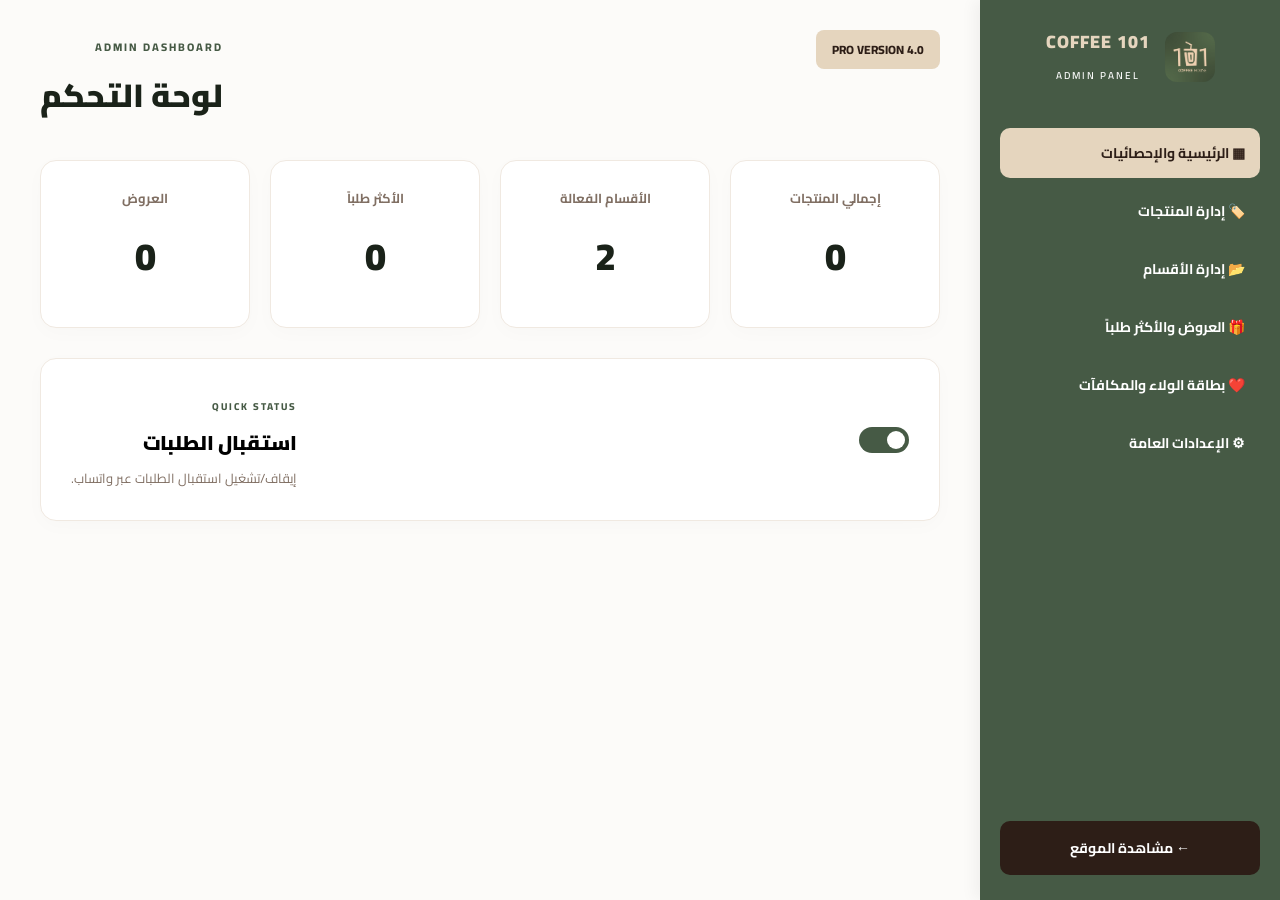
==== admin.html @ eac86b58 "Add files via upload" ====
<!DOCTYPE html>
<html lang="ar" dir="rtl">
<head>
    <meta charset="UTF-8">
    <meta name="viewport" content="width=device-width, initial-scale=1.0">
    <title>لوحة التحكم | 101 COFFEE</title>
    <link href="https://fonts.googleapis.com/css2?family=Cairo:wght@400;600;700;800;900&display=swap" rel="stylesheet">
    <style>
        :root { --green: #465a45; --green-hover: #3d4f3c; --beige: #e5d5be; --dark-brown: #2d1e17; --bg-color: #fcfbf9; --text-main: #1a2219; --text-muted: #806f63; }
        body { margin: 0; font-family: 'Cairo', sans-serif; background-color: var(--bg-color); display: flex; height: 100vh; overflow: hidden; }
        .sidebar { width: 260px; background-color: var(--green); color: #fff; display: flex; flex-direction: column; padding: 25px 20px; box-shadow: -5px 0 15px rgba(0,0,0,0.05); z-index: 10; overflow-y: auto; }
        .brand { display: flex; align-items: center; gap: 15px; margin-bottom: 40px; justify-content: center; text-align: center; }
        .brand img { width: 50px; height: 50px; border-radius: 12px; object-fit: cover; background: #fff; }
        .brand-text h2 { margin: 0; font-size: 18px; color: var(--beige); font-weight: 900; letter-spacing: 1px; }
        .brand-text span { font-size: 10px; letter-spacing: 2px; color: #fff; font-weight: 600; }
        .menu { list-style: none; padding: 0; margin: 0; flex: 1; }
        .menu li { margin-bottom: 8px; }
        .menu a { display: flex; align-items: center; gap: 12px; padding: 12px 15px; text-decoration: none; color: #fff; font-weight: 700; font-size: 14px; border-radius: 10px; transition: 0.3s; cursor: pointer; }
        .menu a.active { background-color: var(--beige); color: var(--dark-brown); }
        .menu a:hover:not(.active) { background-color: rgba(255,255,255,0.1); }
        .btn-view-site { background-color: var(--dark-brown); color: #fff; text-align: center; padding: 14px; border-radius: 10px; text-decoration: none; font-weight: 700; font-size: 14px; margin-top: 20px; transition: 0.3s; }
        .main-content { flex: 1; padding: 30px 40px; overflow-y: auto; }
        .admin-section { display: none; } .admin-section.active { display: block; animation: fadeIn 0.4s ease; }
        @keyframes fadeIn { from { opacity: 0; transform: translateY(10px); } to { opacity: 1; transform: translateY(0); } }
        .header { display: flex; justify-content: space-between; align-items: flex-start; margin-bottom: 35px; }
        .header-title { text-align: right; } .header-title span { font-size: 11px; font-weight: 800; color: var(--green); letter-spacing: 2px; }
        .header-title h1 { margin: 5px 0 0; font-size: 32px; font-weight: 900; color: var(--text-main); }
        .version-badge { background-color: var(--beige); color: var(--dark-brown); padding: 8px 16px; border-radius: 8px; font-weight: 800; font-size: 12px; }
        .stats-grid { display: grid; grid-template-columns: repeat(4, 1fr); gap: 20px; margin-bottom: 30px; }
        .stat-card { background: #fff; border: 1px solid #f0e9e1; border-radius: 16px; padding: 25px 20px; text-align: center; box-shadow: 0 5px 20px rgba(0,0,0,0.02); }
        .stat-card h3 { margin: 0; font-size: 13px; color: var(--text-muted); font-weight: 700; }
        .stat-card .num { font-size: 38px; font-weight: 900; color: var(--text-main); margin: 10px 0; display: block; }
        .panel { background: #fff; border: 1px solid #f0e9e1; border-radius: 16px; padding: 30px; margin-bottom: 25px; box-shadow: 0 5px 20px rgba(0,0,0,0.02); }
        .panel-header { margin-bottom: 25px; text-align: right; } .panel-header span { font-size: 10px; font-weight: 800; color: var(--green); letter-spacing: 2px; }
        .panel-header h2 { margin: 5px 0 10px; font-size: 20px; font-weight: 900; } .panel-header p { margin: 0; font-size: 13px; color: var(--text-muted); }
        .flex-between { display: flex; justify-content: space-between; align-items: center; }
        .switch { position: relative; display: inline-block; width: 50px; height: 26px; margin: 0; } .switch input { opacity: 0; width: 0; height: 0; }
        .slider { position: absolute; cursor: pointer; top: 0; left: 0; right: 0; bottom: 0; background-color: #ccc; transition: .4s; border-radius: 34px; }
        .slider:before { position: absolute; content: ""; height: 18px; width: 18px; left: 4px; bottom: 4px; background-color: white; transition: .4s; border-radius: 50%; }
        input:checked + .slider { background-color: var(--green); } input:checked + .slider:before { transform: translateX(24px); }
        .form-grid { display: grid; grid-template-columns: repeat(3, 1fr); gap: 15px; margin-bottom: 20px; } .form-group { text-align: right; }
        .form-group label { display: block; font-size: 13px; font-weight: 700; color: var(--text-main); margin-bottom: 8px; }
        .form-group input, .form-group select { width: 100%; padding: 12px 15px; border: 1px solid #e2d9d1; border-radius: 10px; font-family: 'Cairo'; font-size: 14px; box-sizing: border-box; outline: none; transition: 0.2s; }
        .form-group input:focus, .form-group select:focus { border-color: var(--green); }
        .checkbox-group { display: flex; gap: 20px; margin-bottom: 20px; padding: 15px; background: #fcfbf9; border-radius: 10px; border: 1px solid #f0e9e1; }
        .checkbox-group label { display: flex; align-items: center; gap: 8px; font-size: 14px; font-weight: 700; cursor: pointer; } .checkbox-group input { width: 18px; height: 18px; accent-color: var(--green); }
        .btn-submit { background-color: var(--green); color: #fff; border: none; padding: 12px 25px; border-radius: 10px; font-weight: 800; cursor: pointer; font-family: 'Cairo'; transition: 0.2s; }
        .btn-cancel { background-color: #f0e9e1; color: var(--text-main); border: none; padding: 12px 25px; border-radius: 10px; font-weight: 800; cursor: pointer; margin-right: 10px; display: none; }
        table { width: 100%; border-collapse: collapse; margin-top: 10px; } th, td { text-align: right; padding: 12px 15px; border-bottom: 1px solid #f0e9e1; font-size: 14px; }
        th { color: var(--text-muted); font-weight: 800; font-size: 12px; background: var(--bg-color); } td { font-weight: 600; color: var(--text-main); vertical-align: middle; }
        .action-btns { display: flex; gap: 5px; align-items: center; } .btn-icon { width: 30px; height: 30px; border-radius: 8px; border: 1px solid #e2d9d1; background: #fff; font-weight: bold; cursor: pointer; }
        .btn-edit { background: #e8f5e9; color: #27ae60; border: none; padding: 6px 12px; border-radius: 6px; cursor: pointer; font-family: 'Cairo'; font-weight: 700; }
        .btn-delete { background: #fef0f0; color: #d93025; border: none; padding: 6px 12px; border-radius: 6px; cursor: pointer; font-family: 'Cairo'; font-weight: 700; }
        .badge { background: #f0f7f6; color: var(--green); padding: 4px 10px; border-radius: 6px; font-size: 12px; font-weight: 800; display: inline-block; }
    </style>
</head>
<body>
    <aside class="sidebar">
        <div class="brand">
            <img src="logo.jpg" alt="Logo">
            <div class="brand-text"><h2>COFFEE 101</h2><span>ADMIN PANEL</span></div>
        </div>
        <ul class="menu">
            <li><a onclick="showSection('dashboard')" class="active" id="nav-dashboard">▦ الرئيسية والإحصائيات</a></li>
            <li><a onclick="showSection('products')" id="nav-products">🏷️ إدارة المنتجات</a></li>
            <li><a onclick="showSection('categories')" id="nav-categories">📂 إدارة الأقسام</a></li>
            <li><a onclick="showSection('offers')" id="nav-offers">🎁 العروض والأكثر طلباً</a></li>
            <li><a onclick="showSection('loyalty')" id="nav-loyalty">❤️ بطاقة الولاء والمكافآت</a></li>
            <li><a onclick="showSection('settings')" id="nav-settings">⚙ الإعدادات العامة</a></li>
        </ul>
        <a href="index.html" class="btn-view-site">← مشاهدة الموقع</a>
    </aside>

    <main class="main-content">
        <div class="header">
            <div class="version-badge">PRO VERSION 4.0</div>
            <div class="header-title"><span>ADMIN DASHBOARD</span><h1>لوحة التحكم</h1></div>
        </div>

        <div id="dashboard" class="admin-section active">
            <div class="stats-grid">
                <div class="stat-card"><h3>إجمالي المنتجات</h3><span class="num" id="stat-products">0</span></div>
                <div class="stat-card"><h3>الأقسام الفعالة</h3><span class="num" id="stat-cats">0</span></div>
                <div class="stat-card"><h3>الأكثر طلباً</h3><span class="num" id="stat-popular">0</span></div>
                <div class="stat-card"><h3>العروض</h3><span class="num" id="stat-offers">0</span></div>
            </div>
            <div class="panel flex-between">
                <label class="switch"><input type="checkbox" id="ordersToggle"><span class="slider"></span></label>
                <div class="panel-header" style="margin-bottom: 0;"><span>QUICK STATUS</span><h2 style="margin-bottom: 5px;">استقبال الطلبات</h2><p>إيقاف/تشغيل استقبال الطلبات عبر واتساب.</p></div>
            </div>
        </div>

        <div id="products" class="admin-section">
            <div class="panel">
                <div class="panel-header"><span>PRODUCTS</span><h2 id="productFormTitle">إضافة منتج جديد</h2></div>
                <form id="productForm">
                    <input type="hidden" id="prodId">
                    <div class="form-grid">
                        <div class="form-group"><label>اسم المنتج</label><input type="text" id="prodName" required></div>
                        <div class="form-group"><label>السعر (د.ع)</label><input type="number" id="prodPrice" required></div>
                        <div class="form-group"><label>القسم</label><select id="prodCategory" required></select></div>
                    </div>
                    <div class="form-grid" style="grid-template-columns: 1fr 1fr;">
                        <div class="form-group"><label>وصف المنتج</label><input type="text" id="prodDesc"></div>
                        <div class="form-group"><label>رابط الصورة</label><input type="text" id="prodImage"></div>
                    </div>
                    <div class="checkbox-group">
                        <label><input type="checkbox" id="prodSoon"> ⏳ قريباً</label>
                        <label><input type="checkbox" id="prodPop"> 🔥 الأكثر طلباً</label>
                        <label><input type="checkbox" id="prodOffer"> 🎁 عرض/خصم</label>
                    </div>
                    <div style="text-align: right;"><button type="submit" class="btn-submit" id="btnSaveProd">حفظ المنتج</button><button type="button" class="btn-cancel" id="btnCancelEdit" onclick="resetProdForm()">إلغاء التعديل</button></div>
                </form>
            </div>
            <div class="panel">
                <div class="panel-header"><span>MENU LIST</span><h2>قائمة المنتجات</h2></div>
                <div style="overflow-x: auto;">
                    <table>
                        <thead><tr><th>الصورة</th><th>الاسم</th><th>القسم</th><th>السعر</th><th>الخيارات</th><th>إجراء</th></tr></thead>
                        <tbody id="productsTableBody"></tbody>
                    </table>
                </div>
            </div>
        </div>

        <div id="categories" class="admin-section">
            <div class="panel">
                <div class="panel-header"><span>CATEGORIES</span><h2>إضافة قسم جديد</h2></div>
                <form id="addCategoryForm">
                    <div class="form-grid" style="grid-template-columns: 1fr 1fr;">
                        <div class="form-group"><label>اسم القسم</label><input type="text" id="catName" required></div>
                        <div class="form-group" style="display: flex; align-items: flex-end;"><button type="submit" class="btn-submit" style="width: 100%;">+ إضافة القسم</button></div>
                    </div>
                </form>
            </div>
            <div class="panel">
                <div class="panel-header"><span>LIST</span><h2>الأقسام الحالية</h2></div>
                <div style="overflow-x: auto;">
                    <table>
                        <thead><tr><th>الترتيب</th><th>اسم القسم</th><th>تفعيل/إيقاف</th><th>إجراء</th></tr></thead>
                        <tbody id="categoriesTable"></tbody>
                    </table>
                </div>
            </div>
        </div>

        <div id="offers" class="admin-section">
            <div class="panel flex-between" style="background:#fcfbf9;">
                <label class="switch"><input type="checkbox" id="togglePopularSec"><span class="slider"></span></label>
                <div class="panel-header" style="margin:0;"><h2>تفعيل قسم الأكثر طلباً للزبائن</h2></div>
            </div>
            <div class="panel flex-between" style="background:#fcfbf9;">
                <label class="switch"><input type="checkbox" id="toggleOffersSec"><span class="slider"></span></label>
                <div class="panel-header" style="margin:0;"><h2>تفعيل قسم العروض للزبائن</h2></div>
            </div>
            <div class="panel">
                <div class="panel-header"><span>MANAGE</span><h2>المنتجات (أكثر طلباً / عروض / قريباً)</h2></div>
                <div style="overflow-x: auto;">
                    <table>
                        <thead><tr><th>اسم المنتج</th><th>قريباً ⏳</th><th>أكثر طلباً 🔥</th><th>عروض 🎁</th></tr></thead>
                        <tbody id="quickTogglesTable"></tbody>
                    </table>
                </div>
            </div>
        </div>

        <div id="loyalty" class="admin-section">
            <div class="panel flex-between" style="background:#fcfbf9;">
                <label class="switch"><input type="checkbox" id="toggleLoyaltySec"><span class="slider"></span></label>
                <div class="panel-header" style="margin:0;"><h2>تفعيل ميزة "بطاقتك" (القلوب) للزبائن</h2></div>
            </div>
            <div class="panel">
                <div class="panel-header"><span>REWARDS</span><h2>إضافة مكافأة جديدة (مشروب مجاني)</h2></div>
                <form id="addRewardForm">
                    <div class="form-grid" style="grid-template-columns: 1fr 1fr 150px;">
                        <!-- تم التعديل لتكون قائمة منسدلة تسحب منتجات المنيو -->
                        <div class="form-group"><label>المكافأة (اختر من المنيو)</label><select id="rewardName" required></select></div>
                        <div class="form-group"><label>عدد القلوب المطلوبة</label><input type="number" id="rewardHearts" value="10" required></div>
                        <div class="form-group" style="display: flex; align-items: flex-end;"><button type="submit" class="btn-submit" style="width: 100%;">+ إضافة</button></div>
                    </div>
                </form>
            </div>
            <div class="panel">
                <div class="panel-header"><span>REWARD LIST</span><h2>المكافآت الحالية</h2></div>
                <div style="overflow-x: auto;">
                    <table>
                        <thead><tr><th>المكافأة</th><th>القلوب المطلوبة</th><th>إجراء</th></tr></thead>
                        <tbody id="rewardsTable"></tbody>
                    </table>
                </div>
            </div>
        </div>

        <div id="settings" class="admin-section">
            <div class="panel">
                <div class="panel-header"><span>GLOBAL SETTINGS</span><h2>الإعدادات العامة</h2></div>
                <form id="globalSettingsForm">
                    <div class="form-grid">
                        <div class="form-group"><label>اسم المحل (يظهر بالموقع)</label><input type="text" id="setShopName" required></div>
                        <div class="form-group"><label>رقم واتساب المحل (للطلبات)</label><input type="text" id="setWhatsapp" required></div>
                        <div class="form-group"><label>يوزر الانستغرام (بدون @)</label><input type="text" id="setInsta"></div>
                    </div>
                    <div class="form-grid">
                        <div class="form-group"><label>عنوان المحل التفصيلي</label><input type="text" id="setAddress"></div>
                        <!-- تم إضافة حقل رابط الخريطة -->
                        <div class="form-group"><label>رابط الموقع على الخريطة (Google Maps)</label><input type="url" id="setMapUrl" placeholder="https://maps.app.goo.gl/..."></div>
                    </div>
                    <hr style="border:0; border-top:1px solid #e9ddd0; margin: 30px 0;">
                    <div class="panel-header"><span>ROOM SETTINGS</span><h2>إعدادات غرفة الاجتماعات</h2></div>
                    <div class="form-grid">
                        <div class="form-group"><label>سعر حجز الغرفة (د.ع)</label><input type="number" id="setRoomPrice"></div>
                        <div class="form-group"><label>رقم واتساب مخصص للغرفة (اختياري)</label><input type="text" id="setRoomWhatsapp" placeholder="يستخدم العام إذا تُرك فارغاً"></div>
                    </div>
                    <div style="text-align: right;"><button type="submit" class="btn-submit">حفظ الإعدادات بالكامل</button></div>
                </form>
            </div>
        </div>

    </main>

    <script>
        const load = (k, fallback) => { try { const v=localStorage.getItem("coffee101_"+k); return v?JSON.parse(v):fallback } catch(e){return fallback} };
        const save = (k,v) => localStorage.setItem("coffee101_"+k,JSON.stringify(v));

        let products = load("products", []);
        let categoriesDB = load("categoriesDB", [{id:"c1", name: "قهوة ساخنة", active: true}, {id:"c2", name: "مشروبات باردة", active: true}]);
        let ordersOpen = load("ordersOpen", true);
        let rewardsDB = load("rewardsDB", []);
        let settings = load("settings", { shopName: "101 COFFEE", whatsapp: "9647800000000", roomWhatsapp: "", instagram: "101coffee", mapUrl: "", address: "النجف الأشرف", roomPrice: 10000, enablePopular: true, enableOffers: true, enableLoyalty: true });

        function showSection(sectionId) {
            document.querySelectorAll('.admin-section').forEach(sec => sec.classList.remove('active'));
            document.querySelectorAll('.menu a').forEach(link => link.classList.remove('active'));
            document.getElementById(sectionId).classList.add('active');
            document.getElementById('nav-' + sectionId).classList.add('active');
            refreshAdminData();
        }

        function refreshAdminData() {
            if(document.getElementById('stat-products')) {
                document.getElementById('stat-products').innerText = products.length;
                document.getElementById('stat-cats').innerText = categoriesDB.filter(c=>c.active).length;
                document.getElementById('stat-popular').innerText = products.filter(p=>p.popular).length;
                document.getElementById('stat-offers').innerText = products.filter(p=>p.offer).length;
            }

            document.getElementById('ordersToggle').checked = ordersOpen;
            document.getElementById('togglePopularSec').checked = settings.enablePopular;
            document.getElementById('toggleOffersSec').checked = settings.enableOffers;
            document.getElementById('toggleLoyaltySec').checked = settings.enableLoyalty;

            document.getElementById('ordersToggle').onchange = (e) => { ordersOpen = e.target.checked; save("ordersOpen", ordersOpen); };
            document.getElementById('togglePopularSec').onchange = (e) => { settings.enablePopular = e.target.checked; save("settings", settings); };
            document.getElementById('toggleOffersSec').onchange = (e) => { settings.enableOffers = e.target.checked; save("settings", settings); };
            document.getElementById('toggleLoyaltySec').onchange = (e) => { settings.enableLoyalty = e.target.checked; save("settings", settings); };

            const catSelect = document.getElementById('prodCategory');
            if(catSelect) catSelect.innerHTML = categoriesDB.map(c => `<option value="${c.name}">${c.name}</option>`).join('');
            
            // سحب المنتجات لداخل قائمة المكافآت المنسدلة
            const rewardSelect = document.getElementById('rewardName');
            if (rewardSelect) {
                rewardSelect.innerHTML = products.length > 0 
                    ? products.map(p => `<option value="${p.name}">${p.name}</option>`).join('')
                    : `<option value="" disabled selected>لا توجد منتجات، أضف منتج أولاً</option>`;
            }

            document.getElementById('categoriesTable').innerHTML = categoriesDB.map((c, i) => `<tr><td class="action-btns"><button class="btn-icon" onclick="moveCat(${i},-1)" ${i===0?'disabled':''}>↑</button><button class="btn-icon" onclick="moveCat(${i},1)" ${i===categoriesDB.length-1?'disabled':''}>↓</button></td><td>${c.name}</td><td><label class="switch"><input type="checkbox" ${c.active?'checked':''} onchange="toggleCatActive(${i})"><span class="slider"></span></label></td><td><button class="btn-delete" onclick="deleteCat('${c.id}')">حذف</button></td></tr>`).join('');
            document.getElementById('productsTableBody').innerHTML = products.map((p, i) => `<tr><td>${p.image?`<img src="${p.image}" style="width:40px;height:40px;border-radius:8px;object-fit:cover;">`:'☕'}</td><td>${p.name}</td><td><span class="badge">${p.category}</span></td><td>${p.price}</td><td>${p.comingSoon?'<span class="badge" style="background:#fff3e0;color:#e65100;">قريباً</span>':''}${p.popular?'<span class="badge" style="background:#ffebee;color:#c62828;">شائع</span>':''}${p.offer?'<span class="badge" style="background:#e8f5e9;color:#27ae60;">عرض</span>':''}</td><td class="action-btns"><button class="btn-edit" onclick="editProd(${p.id})">تعديل</button><button class="btn-delete" onclick="deleteProd(${p.id})">حذف</button></td></tr>`).join('');
            document.getElementById('quickTogglesTable').innerHTML = products.map((p, i) => `<tr><td>${p.name} <br><small style="color:gray">${p.category}</small></td><td><label class="switch"><input type="checkbox" ${p.comingSoon?'checked':''} onchange="toggleProdProp(${i},'comingSoon')"><span class="slider"></span></label></td><td><label class="switch"><input type="checkbox" ${p.popular?'checked':''} onchange="toggleProdProp(${i},'popular')"><span class="slider"></span></label></td><td><label class="switch"><input type="checkbox" ${p.offer?'checked':''} onchange="toggleProdProp(${i},'offer')"><span class="slider"></span></label></td></tr>`).join('');
            document.getElementById('rewardsTable').innerHTML = rewardsDB.map((r, i) => `<tr><td>${r.name}</td><td>${r.hearts}</td><td><button class="btn-delete" onclick="deleteReward(${r.id})">حذف</button></td></tr>`).join('');

            document.getElementById('setShopName').value = settings.shopName || "";
            document.getElementById('setWhatsapp').value = settings.whatsapp || "";
            document.getElementById('setInsta').value = settings.instagram || "";
            document.getElementById('setMapUrl').value = settings.mapUrl || "";
            document.getElementById('setAddress').value = settings.address || "";
            document.getElementById('setRoomPrice').value = settings.roomPrice || "";
            document.getElementById('setRoomWhatsapp').value = settings.roomWhatsapp || "";
        }

        document.getElementById('addCategoryForm')?.addEventListener('submit', (e) => { e.preventDefault(); categoriesDB.push({ id: 'cat_'+Date.now(), name: document.getElementById('catName').value, active: true }); save("categoriesDB", categoriesDB); e.target.reset(); refreshAdminData(); });
        window.deleteCat = function(id) { if(confirm("حذف القسم؟")) { categoriesDB = categoriesDB.filter(c => c.id !== id); save("categoriesDB", categoriesDB); refreshAdminData(); } };
        window.toggleCatActive = function(index) { categoriesDB[index].active = !categoriesDB[index].active; save("categoriesDB", categoriesDB); refreshAdminData(); };
        window.moveCat = function(i, d) { const temp=categoriesDB[i]; categoriesDB[i]=categoriesDB[i+d]; categoriesDB[i+d]=temp; save("categoriesDB", categoriesDB); refreshAdminData(); };

        document.getElementById('productForm')?.addEventListener('submit', (e) => {
            e.preventDefault(); const idToEdit = document.getElementById('prodId').value;
            const data = { name: document.getElementById('prodName').value, price: Number(document.getElementById('prodPrice').value), category: document.getElementById('prodCategory').value, description: document.getElementById('prodDesc').value, image: document.getElementById('prodImage').value, comingSoon: document.getElementById('prodSoon').checked, popular: document.getElementById('prodPop').checked, offer: document.getElementById('prodOffer').checked };
            if(idToEdit) { const idx = products.findIndex(p => p.id == idToEdit); if(idx>-1) products[idx] = {...products[idx], ...data}; } 
            else { data.id = Date.now(); products.push(data); }
            save("products", products); resetProdForm(); refreshAdminData(); alert("تم الحفظ بنجاح!");
        });
        window.editProd = function(id) {
            const p = products.find(x => x.id == id); if(!p) return;
            document.getElementById('prodId').value = p.id; document.getElementById('prodName').value = p.name; document.getElementById('prodPrice').value = p.price; document.getElementById('prodCategory').value = p.category; document.getElementById('prodDesc').value = p.description||""; document.getElementById('prodImage').value = p.image||""; document.getElementById('prodSoon').checked = !!p.comingSoon; document.getElementById('prodPop').checked = !!p.popular; document.getElementById('prodOffer').checked = !!p.offer;
            document.getElementById('productFormTitle').innerText = "تعديل المنتج"; document.getElementById('btnSaveProd').innerText = "حفظ التعديلات"; document.getElementById('btnCancelEdit').style.display = "inline-block"; document.querySelector('.main-content').scrollTo({top:0});
        };
        window.resetProdForm = function() { document.getElementById('productForm').reset(); document.getElementById('prodId').value = ""; document.getElementById('productFormTitle').innerText = "إضافة منتج"; document.getElementById('btnSaveProd').innerText = "حفظ"; document.getElementById('btnCancelEdit').style.display = "none"; };
        window.deleteProd = function(id) { if(confirm("حذف المنتج؟")) { products = products.filter(p => p.id !== id); save("products", products); refreshAdminData(); } };
        window.toggleProdProp = function(i, prop) { products[i][prop] = !products[i][prop]; save("products", products); refreshAdminData(); };

        document.getElementById('addRewardForm')?.addEventListener('submit', (e) => { e.preventDefault(); rewardsDB.push({ id: Date.now(), name: document.getElementById('rewardName').value, hearts: Number(document.getElementById('rewardHearts').value) }); save("rewardsDB", rewardsDB); e.target.reset(); refreshAdminData(); });
        window.deleteReward = function(id) { if(confirm("حذف المكافأة؟")) { rewardsDB = rewardsDB.filter(r => r.id !== id); save("rewardsDB", rewardsDB); refreshAdminData(); } };

        document.getElementById('globalSettingsForm')?.addEventListener('submit', (e) => {
            e.preventDefault();
            settings.shopName = document.getElementById('setShopName').value;
            settings.whatsapp = document.getElementById('setWhatsapp').value;
            settings.instagram = document.getElementById('setInsta').value;
            settings.mapUrl = document.getElementById('setMapUrl').value;
            settings.address = document.getElementById('setAddress').value;
            settings.roomPrice = document.getElementById('setRoomPrice').value;
            settings.roomWhatsapp = document.getElementById('setRoomWhatsapp').value;
            save("settings", settings);
            alert("تم حفظ الإعدادات بنجاح. ستنعكس فوراً على موقع الزبون!");
        });

        document.addEventListener("DOMContentLoaded", refreshAdminData);
    </script>
</body>
</html>
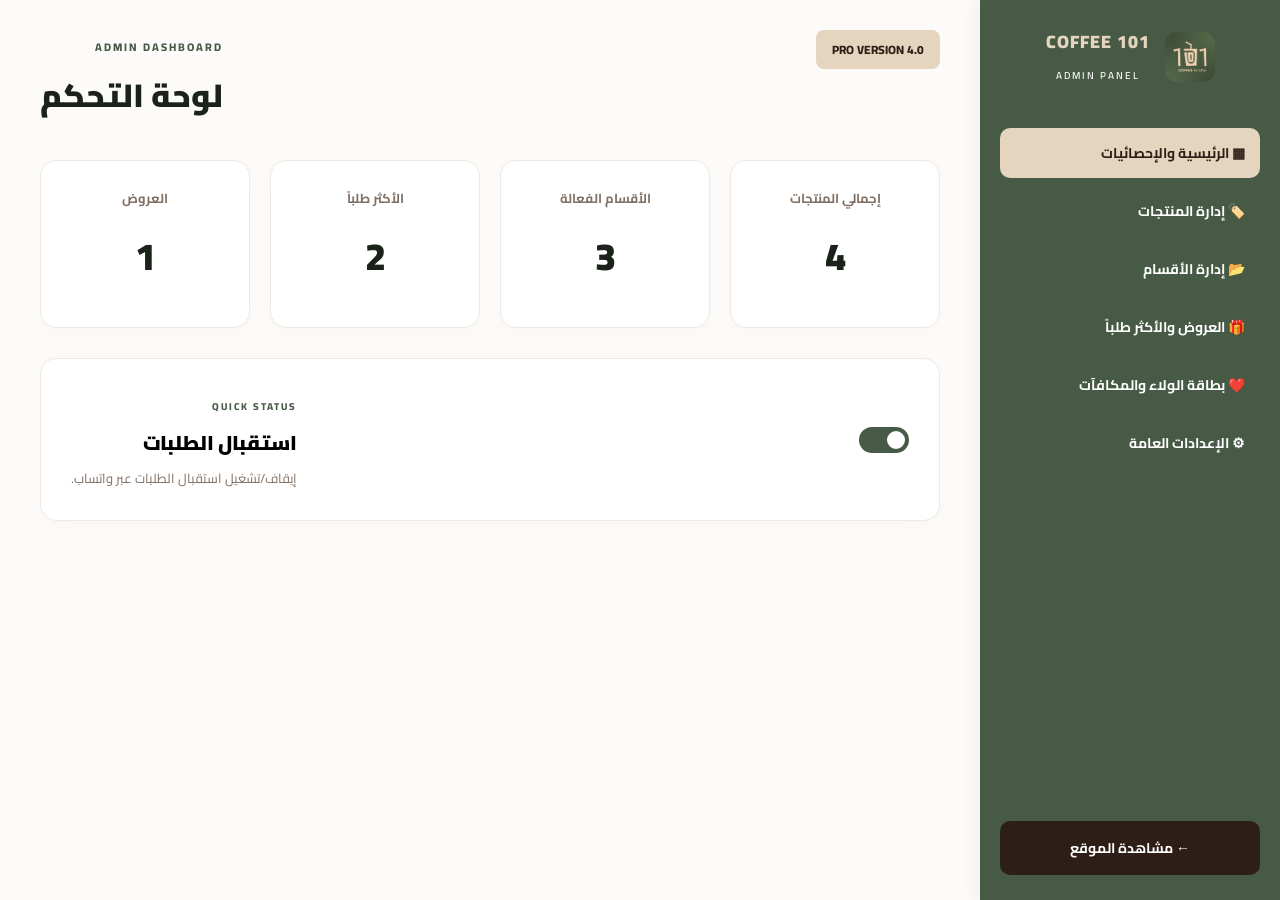
==== commit 1de4a173: "Update admin.html" ====
--- a/admin.html
+++ b/admin.html
@@ -151,172 +151,232 @@
             </div>
             <div class="panel flex-between" style="background:#fcfbf9;">
                 <label class="switch"><input type="checkbox" id="toggleOffersSec"><span class="slider"></span></label>
-                <div class="panel-header" style="margin:0;"><h2>تفعيل قسم العروض للزبائن</h2></div>
-            </div>
-            <div class="panel">
-                <div class="panel-header"><span>MANAGE</span><h2>المنتجات (أكثر طلباً / عروض / قريباً)</h2></div>
-                <div style="overflow-x: auto;">
-                    <table>
-                        <thead><tr><th>اسم المنتج</th><th>قريباً ⏳</th><th>أكثر طلباً 🔥</th><th>عروض 🎁</th></tr></thead>
-                        <tbody id="quickTogglesTable"></tbody>
-                    </table>
-                </div>
+                <div class="panel-header" style="margin:0;"><h2>تفعيل قسم العروض والخصومات للزبائن</h2></div>
+            </div>
+            <div class="panel">
+                <div class="panel-header"><h2>الأكثر طلباً 🔥</h2></div>
+                <div style="display:flex; flex-wrap:wrap; gap:10px;" id="adminPopularList"></div>
+            </div>
+            <div class="panel">
+                <div class="panel-header"><h2>العروض 🎁</h2></div>
+                <div style="display:flex; flex-wrap:wrap; gap:10px;" id="adminOffersList"></div>
             </div>
         </div>
 
         <div id="loyalty" class="admin-section">
             <div class="panel flex-between" style="background:#fcfbf9;">
-                <label class="switch"><input type="checkbox" id="toggleLoyaltySec"><span class="slider"></span></label>
-                <div class="panel-header" style="margin:0;"><h2>تفعيل ميزة "بطاقتك" (القلوب) للزبائن</h2></div>
-            </div>
-            <div class="panel">
-                <div class="panel-header"><span>REWARDS</span><h2>إضافة مكافأة جديدة (مشروب مجاني)</h2></div>
-                <form id="addRewardForm">
-                    <div class="form-grid" style="grid-template-columns: 1fr 1fr 150px;">
-                        <!-- تم التعديل لتكون قائمة منسدلة تسحب منتجات المنيو -->
-                        <div class="form-group"><label>المكافأة (اختر من المنيو)</label><select id="rewardName" required></select></div>
-                        <div class="form-group"><label>عدد القلوب المطلوبة</label><input type="number" id="rewardHearts" value="10" required></div>
-                        <div class="form-group" style="display: flex; align-items: flex-end;"><button type="submit" class="btn-submit" style="width: 100%;">+ إضافة</button></div>
+                <label class="switch"><input type="checkbox" id="toggleLoyalty"><span class="slider"></span></label>
+                <div class="panel-header" style="margin:0;"><span>LOYALTY PROGRAM</span><h2 style="margin:5px 0;">تفعيل بطاقة الولاء (القلوب)</h2></div>
+            </div>
+            <div class="panel">
+                <div class="panel-header"><h2>إضافة مكافأة جديدة</h2></div>
+                <form id="rewardForm">
+                    <div class="form-grid">
+                        <div class="form-group"><label>اسم المكافأة</label><input type="text" id="rewardName" required></div>
+                        <div class="form-group"><label>عدد القلوب المطلوبة</label><input type="number" id="rewardHearts" required min="1"></div>
+                        <div class="form-group" style="display: flex; align-items: flex-end;"><button type="submit" class="btn-submit" style="width: 100%;">+ إضافة مكافأة</button></div>
                     </div>
                 </form>
             </div>
             <div class="panel">
-                <div class="panel-header"><span>REWARD LIST</span><h2>المكافآت الحالية</h2></div>
-                <div style="overflow-x: auto;">
-                    <table>
-                        <thead><tr><th>المكافأة</th><th>القلوب المطلوبة</th><th>إجراء</th></tr></thead>
-                        <tbody id="rewardsTable"></tbody>
-                    </table>
-                </div>
+                <div class="panel-header"><h2>المكافآت الحالية</h2></div>
+                <table>
+                    <thead><tr><th>المكافأة</th><th>القلوب</th><th>إجراء</th></tr></thead>
+                    <tbody id="rewardsTable"></tbody>
+                </table>
             </div>
         </div>
 
         <div id="settings" class="admin-section">
             <div class="panel">
-                <div class="panel-header"><span>GLOBAL SETTINGS</span><h2>الإعدادات العامة</h2></div>
-                <form id="globalSettingsForm">
-                    <div class="form-grid">
-                        <div class="form-group"><label>اسم المحل (يظهر بالموقع)</label><input type="text" id="setShopName" required></div>
-                        <div class="form-group"><label>رقم واتساب المحل (للطلبات)</label><input type="text" id="setWhatsapp" required></div>
-                        <div class="form-group"><label>يوزر الانستغرام (بدون @)</label><input type="text" id="setInsta"></div>
-                    </div>
-                    <div class="form-grid">
-                        <div class="form-group"><label>عنوان المحل التفصيلي</label><input type="text" id="setAddress"></div>
-                        <!-- تم إضافة حقل رابط الخريطة -->
-                        <div class="form-group"><label>رابط الموقع على الخريطة (Google Maps)</label><input type="url" id="setMapUrl" placeholder="https://maps.app.goo.gl/..."></div>
-                    </div>
-                    <hr style="border:0; border-top:1px solid #e9ddd0; margin: 30px 0;">
-                    <div class="panel-header"><span>ROOM SETTINGS</span><h2>إعدادات غرفة الاجتماعات</h2></div>
-                    <div class="form-grid">
-                        <div class="form-group"><label>سعر حجز الغرفة (د.ع)</label><input type="number" id="setRoomPrice"></div>
-                        <div class="form-group"><label>رقم واتساب مخصص للغرفة (اختياري)</label><input type="text" id="setRoomWhatsapp" placeholder="يستخدم العام إذا تُرك فارغاً"></div>
-                    </div>
-                    <div style="text-align: right;"><button type="submit" class="btn-submit">حفظ الإعدادات بالكامل</button></div>
-                </form>
-            </div>
-        </div>
-
+                <div class="panel-header"><span>STORE INFO</span><h2>إعدادات المتجر الأساسية</h2></div>
+                <div class="form-grid">
+                    <div class="form-group"><label>اسم المتجر</label><input type="text" id="sShopName"></div>
+                    <div class="form-group"><label>العنوان</label><input type="text" id="sAddress"></div>
+                    <div class="form-group"><label>سعر حجز الغرفة (د.ع)</label><input type="number" id="sRoomPrice"></div>
+                </div>
+            </div>
+            <div class="panel">
+                <div class="panel-header"><span>CONTACT & SOCIAL</span><h2>روابط التواصل والحجوزات</h2></div>
+                <div class="form-grid" style="grid-template-columns: 1fr 1fr;">
+                    <div class="form-group"><label>رقم واتساب للطلبات</label><input type="text" id="sWhatsapp" placeholder="9647800000000"></div>
+                    <div class="form-group"><label>رقم واتساب لحجز الغرفة (اختياري)</label><input type="text" id="sRoomWhatsapp" placeholder="اذا فارغ سيتم استخدام رقم الطلبات"></div>
+                </div>
+                <div class="form-grid" style="grid-template-columns: 1fr 1fr;">
+                    <div class="form-group"><label>يوزر الانستكرام (بدون @)</label><input type="text" id="sInstagram"></div>
+                    <div class="form-group"><label>رابط الموقع على الخريطة (Google Maps)</label><input type="text" id="sMapUrl"></div>
+                </div>
+                <div style="text-align: left;"><button class="btn-submit" onclick="saveSettings()">حفظ الإعدادات بالكامل</button></div>
+            </div>
+        </div>
     </main>
 
     <script>
-        const load = (k, fallback) => { try { const v=localStorage.getItem("coffee101_"+k); return v?JSON.parse(v):fallback } catch(e){return fallback} };
-        const save = (k,v) => localStorage.setItem("coffee101_"+k,JSON.stringify(v));
-
-        let products = load("products", []);
-        let categoriesDB = load("categoriesDB", [{id:"c1", name: "قهوة ساخنة", active: true}, {id:"c2", name: "مشروبات باردة", active: true}]);
+        const load = (k, f) => { try{let v=localStorage.getItem("coffee101_"+k); return v?JSON.parse(v):f;}catch(e){return f;} };
+        const save = (k, v) => localStorage.setItem("coffee101_"+k, JSON.stringify(v));
+
+        const defaultProducts = [
+            { id: 1, name: "اسبريسو", price: 3500, category: "قهوة ساخنة", description: "قهوة مركزة وغنية", image: "https://images.unsplash.com/photo-1510115565531-df2400b1a03e?w=500&q=80", popular: true },
+            { id: 2, name: "ايس لاتيه", price: 4500, category: "مشروبات باردة", description: "حليب بارد مع قهوة وثلج", image: "https://images.unsplash.com/photo-1517701604599-bb29b565090c?w=500&q=80", offer: true },
+            { id: 3, name: "كابتشينو", price: 4000, category: "قهوة ساخنة", description: "رغوة غنية مع قهوة", image: "https://images.unsplash.com/photo-1534687941688-1b22e1189c47?w=500&q=80" },
+            { id: 4, name: "موهيتو فراولة", price: 3000, category: "مشروبات باردة", description: "منعش ولذيذ", image: "https://images.unsplash.com/photo-1556679343-c7306c1976bc?w=500&q=80", popular: true }
+        ];
+
+        let products = load("products", defaultProducts);
+        let categories = load("categoriesDB", [{id:"c1", name: "قهوة ساخنة", active: true}, {id:"c2", name: "مشروبات باردة", active: true}, {id:"c3", name: "حلويات", active: true}]);
+        let settings = load("settings", { shopName: "101 COFFEE", whatsapp: "9647800000000", roomWhatsapp: "", instagram: "101coffee", mapUrl: "", address: "النجف الأشرف", roomPrice: 10000, enablePopular: true, enableOffers: true, enableLoyalty: true });
         let ordersOpen = load("ordersOpen", true);
-        let rewardsDB = load("rewardsDB", []);
-        let settings = load("settings", { shopName: "101 COFFEE", whatsapp: "9647800000000", roomWhatsapp: "", instagram: "101coffee", mapUrl: "", address: "النجف الأشرف", roomPrice: 10000, enablePopular: true, enableOffers: true, enableLoyalty: true });
-
-        function showSection(sectionId) {
-            document.querySelectorAll('.admin-section').forEach(sec => sec.classList.remove('active'));
-            document.querySelectorAll('.menu a').forEach(link => link.classList.remove('active'));
-            document.getElementById(sectionId).classList.add('active');
-            document.getElementById('nav-' + sectionId).classList.add('active');
-            refreshAdminData();
-        }
-
-        function refreshAdminData() {
-            if(document.getElementById('stat-products')) {
-                document.getElementById('stat-products').innerText = products.length;
-                document.getElementById('stat-cats').innerText = categoriesDB.filter(c=>c.active).length;
-                document.getElementById('stat-popular').innerText = products.filter(p=>p.popular).length;
-                document.getElementById('stat-offers').innerText = products.filter(p=>p.offer).length;
-            }
-
+        let rewardsDB = load("rewardsDB", [{id:"r1", name: "مشروب ساخن مجاني", hearts: 10}]);
+
+        const money = n => new Intl.NumberFormat("ar-IQ").format(n);
+        function showSection(id){
+            document.querySelectorAll('.admin-section').forEach(s => s.classList.remove('active'));
+            document.querySelectorAll('.menu a').forEach(a => a.classList.remove('active'));
+            document.getElementById(id).classList.add('active');
+            document.getElementById('nav-'+id).classList.add('active');
+        }
+
+        function init(){
+            updateStats();
             document.getElementById('ordersToggle').checked = ordersOpen;
+            document.getElementById('ordersToggle').onchange = e => { ordersOpen = e.target.checked; save("ordersOpen", ordersOpen); };
+            
             document.getElementById('togglePopularSec').checked = settings.enablePopular;
+            document.getElementById('togglePopularSec').onchange = e => { settings.enablePopular = e.target.checked; save("settings", settings); };
             document.getElementById('toggleOffersSec').checked = settings.enableOffers;
-            document.getElementById('toggleLoyaltySec').checked = settings.enableLoyalty;
-
-            document.getElementById('ordersToggle').onchange = (e) => { ordersOpen = e.target.checked; save("ordersOpen", ordersOpen); };
-            document.getElementById('togglePopularSec').onchange = (e) => { settings.enablePopular = e.target.checked; save("settings", settings); };
-            document.getElementById('toggleOffersSec').onchange = (e) => { settings.enableOffers = e.target.checked; save("settings", settings); };
-            document.getElementById('toggleLoyaltySec').onchange = (e) => { settings.enableLoyalty = e.target.checked; save("settings", settings); };
-
-            const catSelect = document.getElementById('prodCategory');
-            if(catSelect) catSelect.innerHTML = categoriesDB.map(c => `<option value="${c.name}">${c.name}</option>`).join('');
+            document.getElementById('toggleOffersSec').onchange = e => { settings.enableOffers = e.target.checked; save("settings", settings); };
+            document.getElementById('toggleLoyalty').checked = settings.enableLoyalty;
+            document.getElementById('toggleLoyalty').onchange = e => { settings.enableLoyalty = e.target.checked; save("settings", settings); };
+
+            renderCategoriesAdmin(); renderCatSelects();
+            renderProductsAdmin();
+            renderLoyaltyAdmin();
             
-            // سحب المنتجات لداخل قائمة المكافآت المنسدلة
-            const rewardSelect = document.getElementById('rewardName');
-            if (rewardSelect) {
-                rewardSelect.innerHTML = products.length > 0 
-                    ? products.map(p => `<option value="${p.name}">${p.name}</option>`).join('')
-                    : `<option value="" disabled selected>لا توجد منتجات، أضف منتج أولاً</option>`;
-            }
-
-            document.getElementById('categoriesTable').innerHTML = categoriesDB.map((c, i) => `<tr><td class="action-btns"><button class="btn-icon" onclick="moveCat(${i},-1)" ${i===0?'disabled':''}>↑</button><button class="btn-icon" onclick="moveCat(${i},1)" ${i===categoriesDB.length-1?'disabled':''}>↓</button></td><td>${c.name}</td><td><label class="switch"><input type="checkbox" ${c.active?'checked':''} onchange="toggleCatActive(${i})"><span class="slider"></span></label></td><td><button class="btn-delete" onclick="deleteCat('${c.id}')">حذف</button></td></tr>`).join('');
-            document.getElementById('productsTableBody').innerHTML = products.map((p, i) => `<tr><td>${p.image?`<img src="${p.image}" style="width:40px;height:40px;border-radius:8px;object-fit:cover;">`:'☕'}</td><td>${p.name}</td><td><span class="badge">${p.category}</span></td><td>${p.price}</td><td>${p.comingSoon?'<span class="badge" style="background:#fff3e0;color:#e65100;">قريباً</span>':''}${p.popular?'<span class="badge" style="background:#ffebee;color:#c62828;">شائع</span>':''}${p.offer?'<span class="badge" style="background:#e8f5e9;color:#27ae60;">عرض</span>':''}</td><td class="action-btns"><button class="btn-edit" onclick="editProd(${p.id})">تعديل</button><button class="btn-delete" onclick="deleteProd(${p.id})">حذف</button></td></tr>`).join('');
-            document.getElementById('quickTogglesTable').innerHTML = products.map((p, i) => `<tr><td>${p.name} <br><small style="color:gray">${p.category}</small></td><td><label class="switch"><input type="checkbox" ${p.comingSoon?'checked':''} onchange="toggleProdProp(${i},'comingSoon')"><span class="slider"></span></label></td><td><label class="switch"><input type="checkbox" ${p.popular?'checked':''} onchange="toggleProdProp(${i},'popular')"><span class="slider"></span></label></td><td><label class="switch"><input type="checkbox" ${p.offer?'checked':''} onchange="toggleProdProp(${i},'offer')"><span class="slider"></span></label></td></tr>`).join('');
-            document.getElementById('rewardsTable').innerHTML = rewardsDB.map((r, i) => `<tr><td>${r.name}</td><td>${r.hearts}</td><td><button class="btn-delete" onclick="deleteReward(${r.id})">حذف</button></td></tr>`).join('');
-
-            document.getElementById('setShopName').value = settings.shopName || "";
-            document.getElementById('setWhatsapp').value = settings.whatsapp || "";
-            document.getElementById('setInsta').value = settings.instagram || "";
-            document.getElementById('setMapUrl').value = settings.mapUrl || "";
-            document.getElementById('setAddress').value = settings.address || "";
-            document.getElementById('setRoomPrice').value = settings.roomPrice || "";
-            document.getElementById('setRoomWhatsapp').value = settings.roomWhatsapp || "";
-        }
-
-        document.getElementById('addCategoryForm')?.addEventListener('submit', (e) => { e.preventDefault(); categoriesDB.push({ id: 'cat_'+Date.now(), name: document.getElementById('catName').value, active: true }); save("categoriesDB", categoriesDB); e.target.reset(); refreshAdminData(); });
-        window.deleteCat = function(id) { if(confirm("حذف القسم؟")) { categoriesDB = categoriesDB.filter(c => c.id !== id); save("categoriesDB", categoriesDB); refreshAdminData(); } };
-        window.toggleCatActive = function(index) { categoriesDB[index].active = !categoriesDB[index].active; save("categoriesDB", categoriesDB); refreshAdminData(); };
-        window.moveCat = function(i, d) { const temp=categoriesDB[i]; categoriesDB[i]=categoriesDB[i+d]; categoriesDB[i+d]=temp; save("categoriesDB", categoriesDB); refreshAdminData(); };
-
-        document.getElementById('productForm')?.addEventListener('submit', (e) => {
-            e.preventDefault(); const idToEdit = document.getElementById('prodId').value;
-            const data = { name: document.getElementById('prodName').value, price: Number(document.getElementById('prodPrice').value), category: document.getElementById('prodCategory').value, description: document.getElementById('prodDesc').value, image: document.getElementById('prodImage').value, comingSoon: document.getElementById('prodSoon').checked, popular: document.getElementById('prodPop').checked, offer: document.getElementById('prodOffer').checked };
-            if(idToEdit) { const idx = products.findIndex(p => p.id == idToEdit); if(idx>-1) products[idx] = {...products[idx], ...data}; } 
-            else { data.id = Date.now(); products.push(data); }
-            save("products", products); resetProdForm(); refreshAdminData(); alert("تم الحفظ بنجاح!");
-        });
-        window.editProd = function(id) {
-            const p = products.find(x => x.id == id); if(!p) return;
-            document.getElementById('prodId').value = p.id; document.getElementById('prodName').value = p.name; document.getElementById('prodPrice').value = p.price; document.getElementById('prodCategory').value = p.category; document.getElementById('prodDesc').value = p.description||""; document.getElementById('prodImage').value = p.image||""; document.getElementById('prodSoon').checked = !!p.comingSoon; document.getElementById('prodPop').checked = !!p.popular; document.getElementById('prodOffer').checked = !!p.offer;
-            document.getElementById('productFormTitle').innerText = "تعديل المنتج"; document.getElementById('btnSaveProd').innerText = "حفظ التعديلات"; document.getElementById('btnCancelEdit').style.display = "inline-block"; document.querySelector('.main-content').scrollTo({top:0});
+            document.getElementById('sShopName').value = settings.shopName || "";
+            document.getElementById('sAddress').value = settings.address || "";
+            document.getElementById('sWhatsapp').value = settings.whatsapp || "";
+            document.getElementById('sRoomWhatsapp').value = settings.roomWhatsapp || "";
+            document.getElementById('sInstagram').value = settings.instagram || "";
+            document.getElementById('sMapUrl').value = settings.mapUrl || "";
+            document.getElementById('sRoomPrice').value = settings.roomPrice || "";
+        }
+
+        function updateStats(){
+            document.getElementById('stat-products').textContent = products.length;
+            document.getElementById('stat-cats').textContent = categories.length;
+            document.getElementById('stat-popular').textContent = products.filter(p=>p.popular).length;
+            document.getElementById('stat-offers').textContent = products.filter(p=>p.offer||p.discount).length;
+        }
+
+        document.getElementById('addCategoryForm').onsubmit = (e) => {
+            e.preventDefault(); const name = document.getElementById('catName').value.trim();
+            if(name){ categories.push({id:"c"+Date.now(), name, active:true}); save("categoriesDB", categories); document.getElementById('catName').value=""; renderCategoriesAdmin(); renderCatSelects(); }
         };
-        window.resetProdForm = function() { document.getElementById('productForm').reset(); document.getElementById('prodId').value = ""; document.getElementById('productFormTitle').innerText = "إضافة منتج"; document.getElementById('btnSaveProd').innerText = "حفظ"; document.getElementById('btnCancelEdit').style.display = "none"; };
-        window.deleteProd = function(id) { if(confirm("حذف المنتج؟")) { products = products.filter(p => p.id !== id); save("products", products); refreshAdminData(); } };
-        window.toggleProdProp = function(i, prop) { products[i][prop] = !products[i][prop]; save("products", products); refreshAdminData(); };
-
-        document.getElementById('addRewardForm')?.addEventListener('submit', (e) => { e.preventDefault(); rewardsDB.push({ id: Date.now(), name: document.getElementById('rewardName').value, hearts: Number(document.getElementById('rewardHearts').value) }); save("rewardsDB", rewardsDB); e.target.reset(); refreshAdminData(); });
-        window.deleteReward = function(id) { if(confirm("حذف المكافأة؟")) { rewardsDB = rewardsDB.filter(r => r.id !== id); save("rewardsDB", rewardsDB); refreshAdminData(); } };
-
-        document.getElementById('globalSettingsForm')?.addEventListener('submit', (e) => {
+        function renderCategoriesAdmin(){
+            document.getElementById('categoriesTable').innerHTML = categories.map((c,i)=>`
+                <tr>
+                    <td><div class="action-btns"><button class="btn-icon" onclick="moveCat(${i}, -1)">↑</button><button class="btn-icon" onclick="moveCat(${i}, 1)">↓</button></div></td>
+                    <td>${c.name}</td>
+                    <td><label class="switch"><input type="checkbox" ${c.active?"checked":""} onchange="toggleCat('${c.id}', this.checked)"><span class="slider"></span></label></td>
+                    <td><button class="btn-delete" onclick="delCat('${c.id}')">حذف</button></td>
+                </tr>`).join("");
+        }
+        function moveCat(i, d){
+            if(i+d < 0 || i+d >= categories.length) return;
+            const temp = categories[i]; categories[i] = categories[i+d]; categories[i+d] = temp;
+            save("categoriesDB", categories); renderCategoriesAdmin(); renderCatSelects();
+        }
+        function toggleCat(id, v){ const c = categories.find(x=>x.id===id); if(c){ c.active=v; save("categoriesDB",categories); } }
+        function delCat(id){ if(confirm("حذف القسم؟")) { categories = categories.filter(x=>x.id!==id); save("categoriesDB",categories); renderCategoriesAdmin(); renderCatSelects(); } }
+        function renderCatSelects(){ document.getElementById('prodCategory').innerHTML = categories.map(c=>`<option value="${c.name}">${c.name}</option>`).join(""); }
+
+        document.getElementById('productForm').onsubmit = (e) => {
             e.preventDefault();
-            settings.shopName = document.getElementById('setShopName').value;
-            settings.whatsapp = document.getElementById('setWhatsapp').value;
-            settings.instagram = document.getElementById('setInsta').value;
-            settings.mapUrl = document.getElementById('setMapUrl').value;
-            settings.address = document.getElementById('setAddress').value;
-            settings.roomPrice = document.getElementById('setRoomPrice').value;
-            settings.roomWhatsapp = document.getElementById('setRoomWhatsapp').value;
-            save("settings", settings);
-            alert("تم حفظ الإعدادات بنجاح. ستنعكس فوراً على موقع الزبون!");
-        });
-
-        document.addEventListener("DOMContentLoaded", refreshAdminData);
+            const id = document.getElementById('prodId').value;
+            const p = {
+                id: id ? Number(id) : Date.now(),
+                name: document.getElementById('prodName').value,
+                price: Number(document.getElementById('prodPrice').value),
+                category: document.getElementById('prodCategory').value,
+                description: document.getElementById('prodDesc').value,
+                image: document.getElementById('prodImage').value,
+                comingSoon: document.getElementById('prodSoon').checked,
+                popular: document.getElementById('prodPop').checked,
+                offer: document.getElementById('prodOffer').checked
+            };
+            if(id) { const idx = products.findIndex(x=>x.id==id); if(idx>-1) products[idx]=p; } else { products.push(p); }
+            save("products", products); resetProdForm(); renderProductsAdmin(); updateStats();
+        };
+
+        function resetProdForm(){
+            document.getElementById('productForm').reset();
+            document.getElementById('prodId').value = "";
+            document.getElementById('productFormTitle').textContent = "إضافة منتج جديد";
+            document.getElementById('btnSaveProd').textContent = "حفظ المنتج";
+            document.getElementById('btnCancelEdit').style.display = "none";
+        }
+
+        function editProduct(id){
+            const p = products.find(x=>x.id===id); if(!p) return;
+            document.getElementById('prodId').value = p.id;
+            document.getElementById('prodName').value = p.name;
+            document.getElementById('prodPrice').value = p.price;
+            document.getElementById('prodCategory').value = p.category;
+            document.getElementById('prodDesc').value = p.description || "";
+            document.getElementById('prodImage').value = p.image || "";
+            document.getElementById('prodSoon').checked = p.comingSoon || false;
+            document.getElementById('prodPop').checked = p.popular || false;
+            document.getElementById('prodOffer').checked = p.offer || false;
+            
+            document.getElementById('productFormTitle').textContent = "تعديل المنتج: " + p.name;
+            document.getElementById('btnSaveProd').textContent = "حفظ التعديلات";
+            document.getElementById('btnCancelEdit').style.display = "inline-block";
+            showSection('products'); window.scrollTo(0,0);
+        }
+
+        function delProduct(id){ if(confirm("حذف المنتج نهائياً؟")) { products = products.filter(x=>x.id!==id); save("products", products); renderProductsAdmin(); updateStats(); } }
+
+        function renderProductsAdmin(){
+            document.getElementById('productsTableBody').innerHTML = products.map(p=>`
+                <tr>
+                    <td><img src="${p.image||'logo.jpg'}" style="width:40px; height:40px; border-radius:8px; object-fit:cover;"></td>
+                    <td>${p.name}</td><td>${p.category}</td><td>${money(p.price)}</td>
+                    <td>
+                        ${p.comingSoon ? '<span class="badge">قريباً</span>' : ''}
+                        ${p.popular ? '<span class="badge" style="color:#d35400;">أكثر طلباً</span>' : ''}
+                        ${p.offer ? '<span class="badge" style="color:#c0392b;">عرض</span>' : ''}
+                    </td>
+                    <td><div class="action-btns"><button class="btn-edit" onclick="editProduct(${p.id})">تعديل</button><button class="btn-delete" onclick="delProduct(${p.id})">حذف</button></div></td>
+                </tr>`).join("");
+            
+            document.getElementById('adminPopularList').innerHTML = products.filter(p=>p.popular).map(p=>`<div class="badge" style="font-size:14px;">${p.name}</div>`).join("");
+            document.getElementById('adminOffersList').innerHTML = products.filter(p=>p.offer||p.discount).map(p=>`<div class="badge" style="font-size:14px; color:#c0392b;">${p.name}</div>`).join("");
+        }
+
+        document.getElementById('rewardForm').onsubmit = (e) => {
+            e.preventDefault();
+            const r = { id: "r"+Date.now(), name: document.getElementById('rewardName').value, hearts: Number(document.getElementById('rewardHearts').value) };
+            rewardsDB.push(r); save("rewardsDB", rewardsDB); document.getElementById('rewardForm').reset(); renderLoyaltyAdmin();
+        };
+        function delReward(id){ rewardsDB = rewardsDB.filter(x=>x.id!==id); save("rewardsDB", rewardsDB); renderLoyaltyAdmin(); }
+        function renderLoyaltyAdmin(){
+            document.getElementById('rewardsTable').innerHTML = rewardsDB.map(r=>`
+                <tr><td>${r.name}</td><td>${r.hearts}</td><td><button class="btn-delete" onclick="delReward('${r.id}')">حذف</button></td></tr>
+            `).join("");
+        }
+
+        function saveSettings(){
+            settings.shopName = document.getElementById('sShopName').value;
+            settings.address = document.getElementById('sAddress').value;
+            settings.whatsapp = document.getElementById('sWhatsapp').value;
+            settings.roomWhatsapp = document.getElementById('sRoomWhatsapp').value;
+            settings.instagram = document.getElementById('sInstagram').value;
+            settings.mapUrl = document.getElementById('sMapUrl').value;
+            settings.roomPrice = Number(document.getElementById('sRoomPrice').value);
+            save("settings", settings); alert("تم حفظ الإعدادات بنجاح!");
+        }
+
+        init();
     </script>
 </body>
-</html>+</html>
